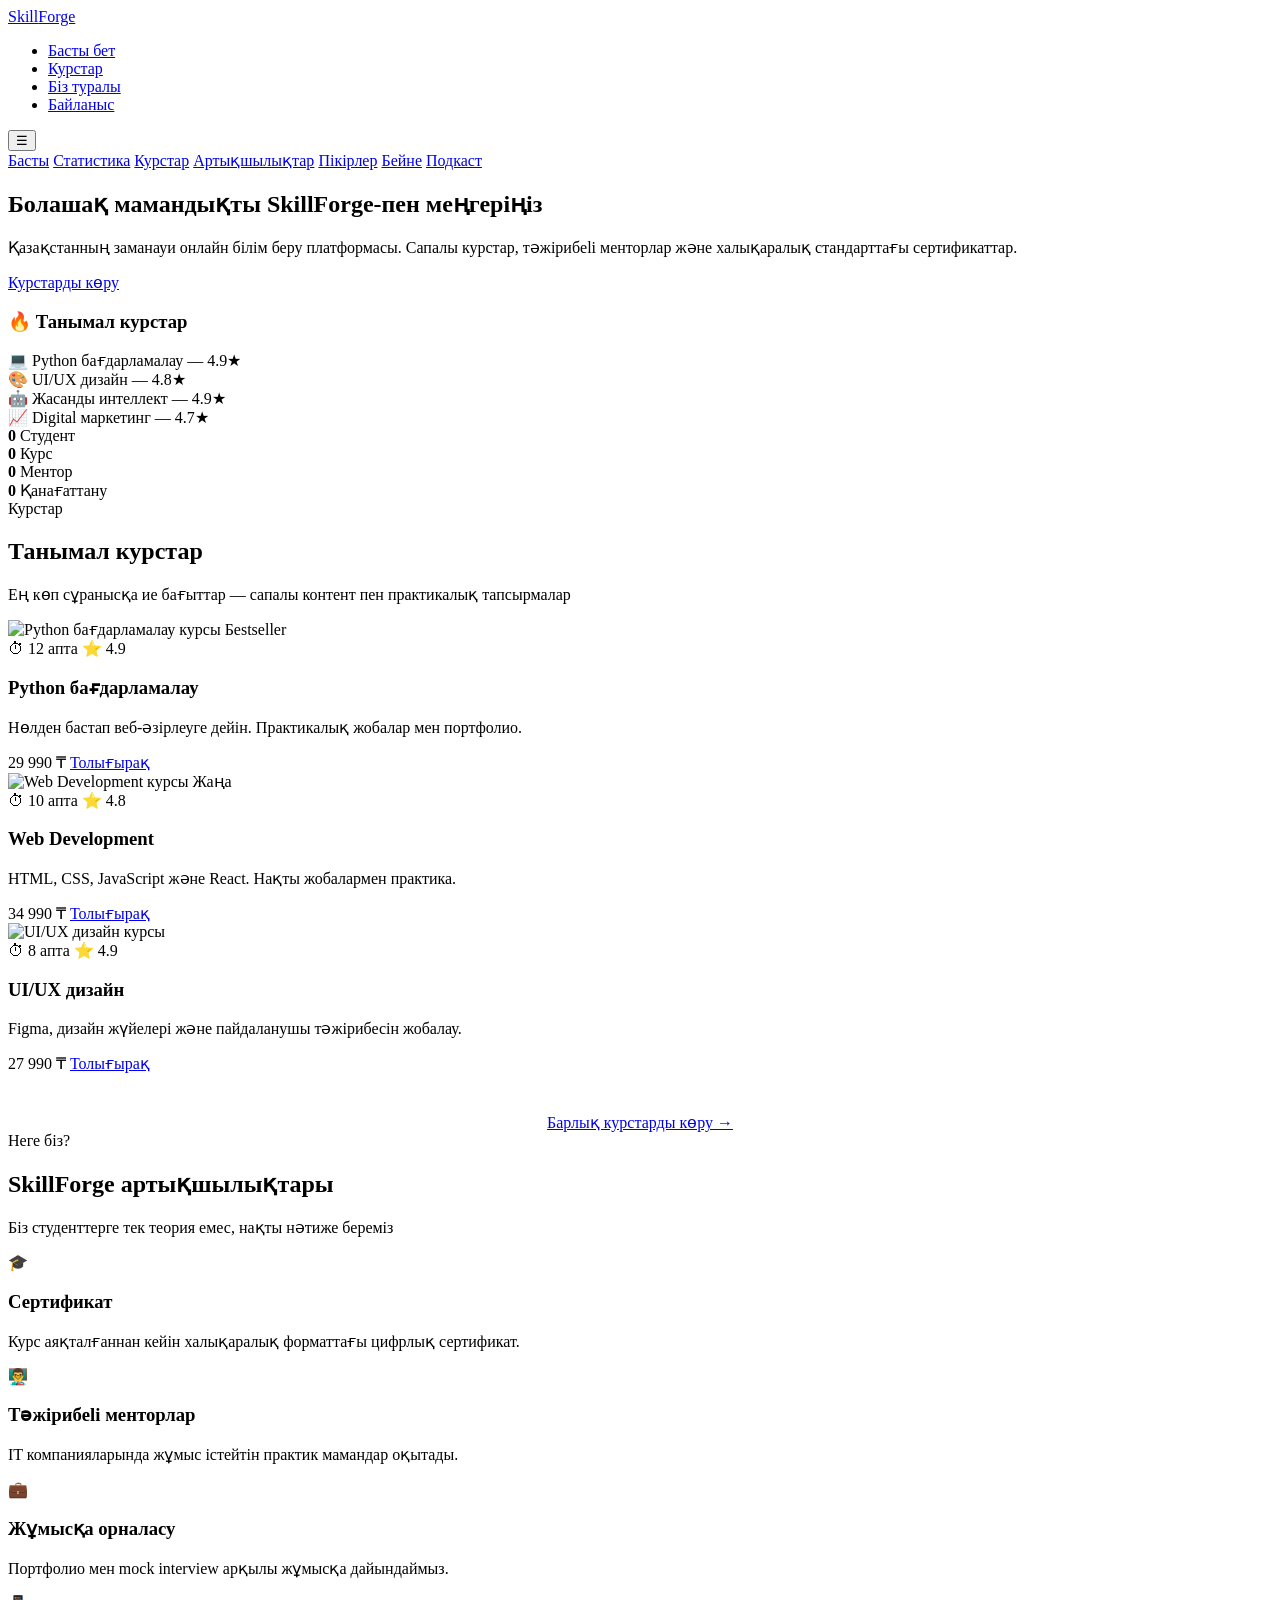
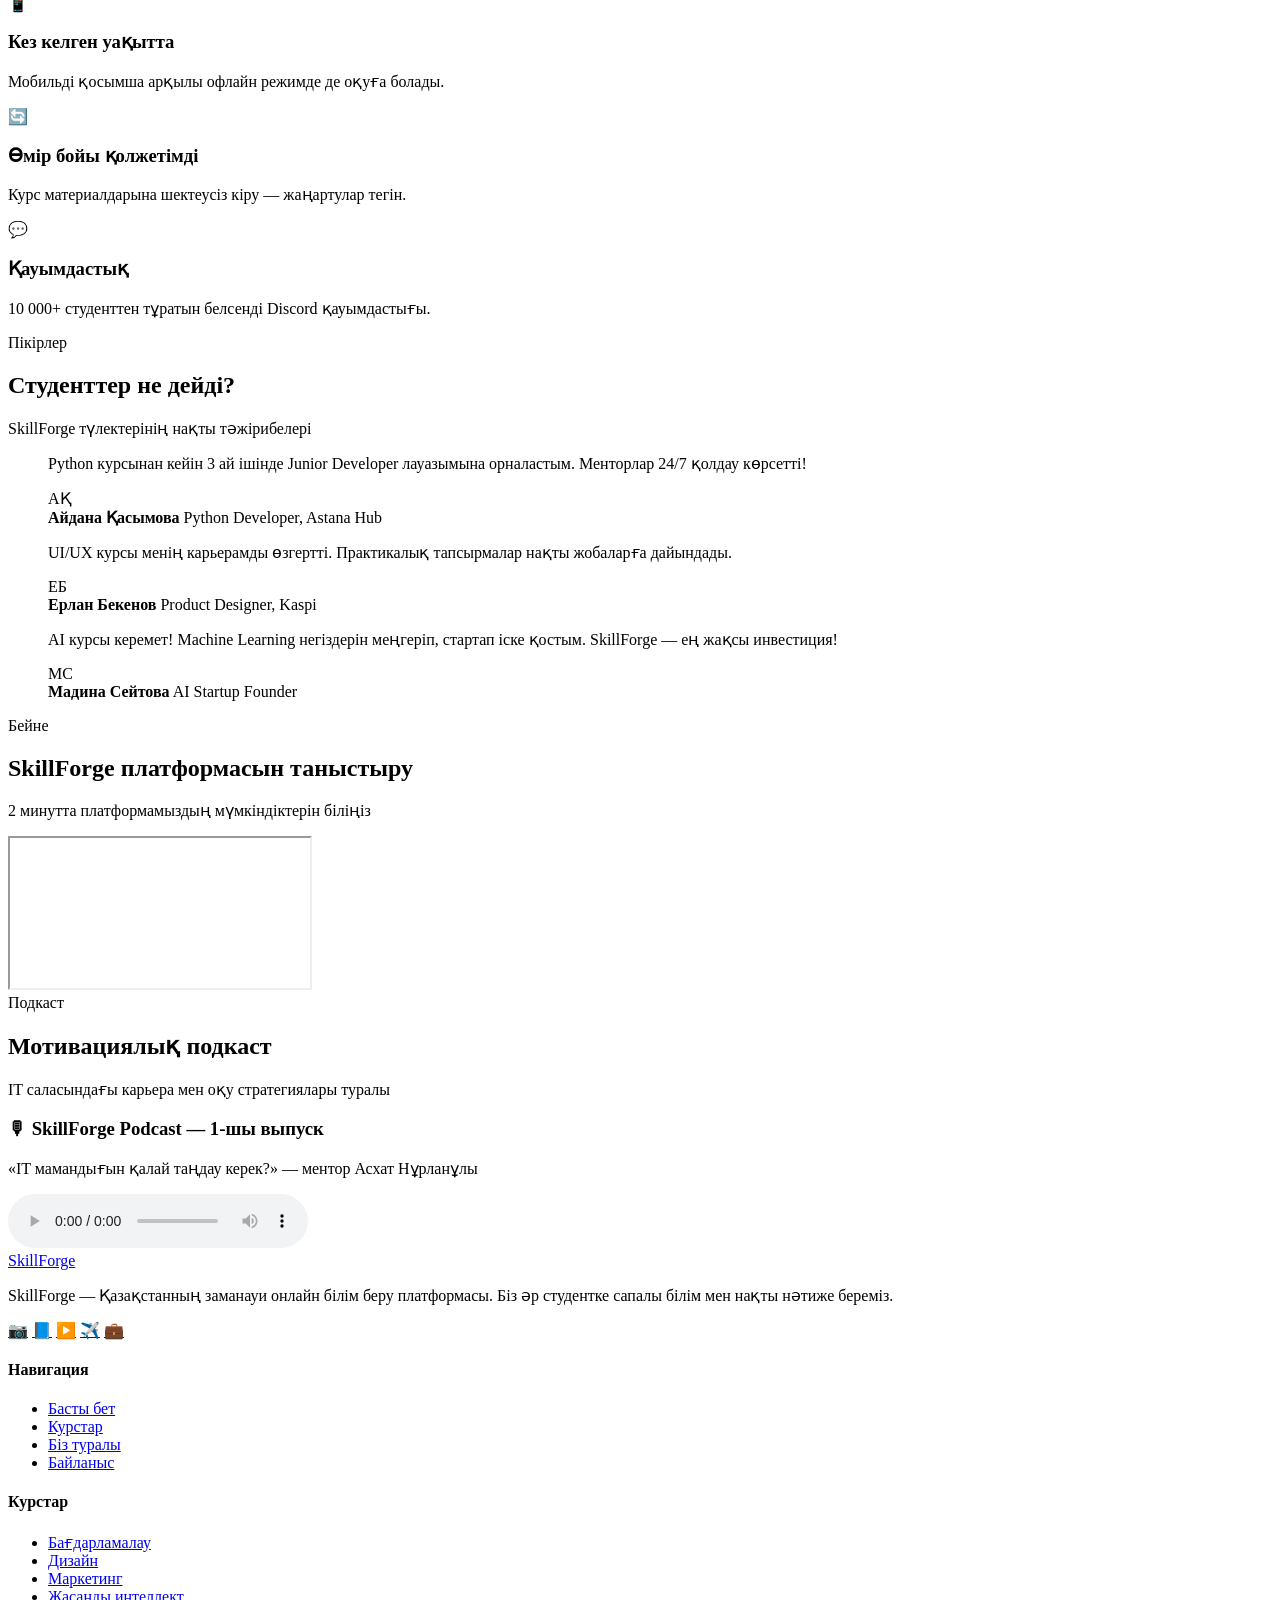
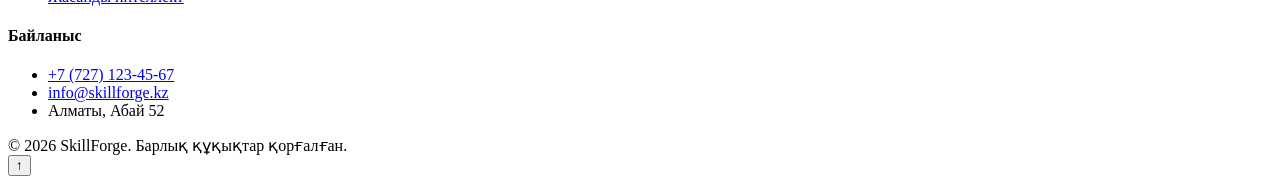
==== index.html @ dbc3806e "Add files via upload" ====
<!DOCTYPE html>
<html lang="kk">
<head>
  <meta charset="UTF-8">
  <meta name="viewport" content="width=device-width, initial-scale=1.0">
  <meta name="description" content="SkillForge – онлайн білім беру платформасы. Курстар, менторлар және сертификаттар.">
  <title>SkillForge – Онлайн білім беру платформасы</title>
  <link rel="stylesheet" href="css/style.css">
</head>
<body>

  <!-- Жоғарғы навигация -->
  <header class="navbar">
    <div class="container navbar__inner">
      <a href="index.html" class="logo">Skill<span>Forge</span></a>
      <nav>
        <ul class="nav-links">
          <li><a href="index.html">Басты бет</a></li>
          <li><a href="courses.html">Курстар</a></li>
          <li><a href="about.html">Біз туралы</a></li>
          <li><a href="contact.html">Байланыс</a></li>
        </ul>
      </nav>
      <button class="nav-toggle" aria-label="Мәзір">☰</button>
    </div>
  </header>

  <!-- Ішкі навигация (anchor links) -->
  <nav class="page-nav" aria-label="Бет ішіндегі навигация">
    <div class="container page-nav__inner">
      <a href="#hero">Басты</a>
      <a href="#stats">Статистика</a>
      <a href="#courses">Курстар</a>
      <a href="#advantages">Артықшылықтар</a>
      <a href="#testimonials">Пікірлер</a>
      <a href="#video">Бейне</a>
      <a href="#podcast">Подкаст</a>
    </div>
  </nav>

  <!-- Hero баннер -->
  <section class="hero" id="hero">
    <div class="hero__bg" aria-hidden="true"></div>
    <div class="container hero__content">
      <div class="hero__text">
        <h1>Болашақ мамандықты SkillForge-пен меңгеріңіз</h1>
        <p>Қазақстанның заманауи онлайн білім беру платформасы. Сапалы курстар, тәжірибeli менторлар және халықаралық стандарттағы сертификаттар.</p>
        <div class="hero__buttons">
          <a href="courses.html" class="btn btn--white">Курстарды көру</a>
          <a href="#video" class="btn btn--outline" style="border-color:#fff;color:#fff;">Платформа туралы</a>
        </div>
      </div>
      <div class="hero__visual">
        <div class="hero__card">
          <h3>🔥 Танымал курстар</h3>
          <div class="hero__card-item">💻 Python бағдарламалау — 4.9★</div>
          <div class="hero__card-item">🎨 UI/UX дизайн — 4.8★</div>
          <div class="hero__card-item">🤖 Жасанды интеллект — 4.9★</div>
          <div class="hero__card-item">📈 Digital маркетинг — 4.7★</div>
        </div>
      </div>
    </div>
  </section>

  <!-- Статистика -->
  <section class="stats-bar" id="stats">
    <div class="container">
      <div class="stats-grid">
        <div class="stat-item">
          <strong data-count="12500" data-suffix="+">0</strong>
          <span>Студент</span>
        </div>
        <div class="stat-item">
          <strong data-count="180" data-suffix="+">0</strong>
          <span>Курс</span>
        </div>
        <div class="stat-item">
          <strong data-count="45" data-suffix="+">0</strong>
          <span>Ментор</span>
        </div>
        <div class="stat-item">
          <strong data-count="98" data-suffix="%">0</strong>
          <span>Қанағаттану</span>
        </div>
      </div>
    </div>
  </section>

  <!-- Танымал курстар -->
  <section class="section" id="courses">
    <div class="container">
      <div class="section-header">
        <span class="section-label">Курстар</span>
        <h2>Танымал курстар</h2>
        <p>Ең көп сұранысқа ие бағыттар — сапалы контент пен практикалық тапсырмалар</p>
      </div>
      <div class="courses-grid">
        <article class="course-card">
          <div class="course-card__img">
            <img src="images/course1.jpg" alt="Python бағдарламалау курсы">
            <span class="course-card__badge">Бestseller</span>
          </div>
          <div class="course-card__body">
            <div class="course-card__meta">
              <span>⏱ 12 апта</span>
              <span>⭐ 4.9</span>
            </div>
            <h3>Python бағдарламалау</h3>
            <p>Нөлден бастап веб-әзірлеуге дейін. Практикалық жобалар мен портфолио.</p>
            <div class="course-card__footer">
              <span class="course-card__price">29 990 ₸</span>
              <a href="courses.html" class="btn btn--primary btn--sm">Толығырақ</a>
            </div>
          </div>
        </article>
        <article class="course-card">
          <div class="course-card__img">
            <img src="images/course2.jpg" alt="Web Development курсы">
            <span class="course-card__badge">Жаңа</span>
          </div>
          <div class="course-card__body">
            <div class="course-card__meta">
              <span>⏱ 10 апта</span>
              <span>⭐ 4.8</span>
            </div>
            <h3>Web Development</h3>
            <p>HTML, CSS, JavaScript және React. Нақты жобалармен практика.</p>
            <div class="course-card__footer">
              <span class="course-card__price">34 990 ₸</span>
              <a href="courses.html" class="btn btn--primary btn--sm">Толығырақ</a>
            </div>
          </div>
        </article>
        <article class="course-card">
          <div class="course-card__img">
            <img src="images/hero.jpg" alt="UI/UX дизайн курсы">
          </div>
          <div class="course-card__body">
            <div class="course-card__meta">
              <span>⏱ 8 апта</span>
              <span>⭐ 4.9</span>
            </div>
            <h3>UI/UX дизайн</h3>
            <p>Figma, дизайн жүйелері және пайдаланушы тәжірибесін жобалау.</p>
            <div class="course-card__footer">
              <span class="course-card__price">27 990 ₸</span>
              <a href="courses.html" class="btn btn--primary btn--sm">Толығырақ</a>
            </div>
          </div>
        </article>
      </div>
      <div style="text-align:center;margin-top:2.5rem;">
        <a href="courses.html" class="btn btn--primary">Барлық курстарды көру →</a>
      </div>
    </div>
  </section>

  <!-- Платформа артықшылықтары -->
  <section class="section section--gray" id="advantages">
    <div class="container">
      <div class="section-header">
        <span class="section-label">Неге біз?</span>
        <h2>SkillForge артықшылықтары</h2>
        <p>Біз студенттерге тек теория емес, нақты нәтиже береміз</p>
      </div>
      <div class="advantages-grid">
        <div class="advantage-card">
          <div class="advantage-card__icon">🎓</div>
          <h3>Сертификат</h3>
          <p>Курс аяқталғаннан кейін халықаралық форматтағы цифрлық сертификат.</p>
        </div>
        <div class="advantage-card">
          <div class="advantage-card__icon">👨‍🏫</div>
          <h3>Тәжірибeli менторлар</h3>
          <p>IT компанияларында жұмыс істейтін практик мамандар оқытады.</p>
        </div>
        <div class="advantage-card">
          <div class="advantage-card__icon">💼</div>
          <h3>Жұмысқа орналасу</h3>
          <p>Портфолио мен mock interview арқылы жұмысқа дайындаймыз.</p>
        </div>
        <div class="advantage-card">
          <div class="advantage-card__icon">📱</div>
          <h3>Кез келген уақытта</h3>
          <p>Мобильді қосымша арқылы офлайн режимде де оқуға болады.</p>
        </div>
        <div class="advantage-card">
          <div class="advantage-card__icon">🔄</div>
          <h3>Өмір бойы қолжетімді</h3>
          <p>Курс материалдарына шектеусіз кіру — жаңартулар тегін.</p>
        </div>
        <div class="advantage-card">
          <div class="advantage-card__icon">💬</div>
          <h3>Қауымдастық</h3>
          <p>10 000+ студенттен тұратын белсенді Discord қауымдастығы.</p>
        </div>
      </div>
    </div>
  </section>

  <!-- Студент пікірлері -->
  <section class="section" id="testimonials">
    <div class="container">
      <div class="section-header">
        <span class="section-label">Пікірлер</span>
        <h2>Студенттер не дейді?</h2>
        <p>SkillForge түлектерінің нақты тәжірибелері</p>
      </div>
      <div class="testimonials-grid">
        <blockquote class="testimonial-card">
          <p>Python курсынан кейін 3 ай ішінде Junior Developer лауазымына орналастым. Менторлар 24/7 қолдау көрсетті!</p>
          <div class="testimonial-author">
            <div class="testimonial-author__avatar">АҚ</div>
            <div>
              <strong>Айдана Қасымова</strong>
              <span>Python Developer, Astana Hub</span>
            </div>
          </div>
        </blockquote>
        <blockquote class="testimonial-card">
          <p>UI/UX курсы менің карьерамды өзгертті. Практикалық тапсырмалар нақты жобаларға дайындады.</p>
          <div class="testimonial-author">
            <div class="testimonial-author__avatar">ЕБ</div>
            <div>
              <strong>Ерлан Бекенов</strong>
              <span>Product Designer, Kaspi</span>
            </div>
          </div>
        </blockquote>
        <blockquote class="testimonial-card">
          <p>AI курсы керемет! Machine Learning негіздерін меңгеріп, стартап іске қостым. SkillForge — ең жақсы инвестиция!</p>
          <div class="testimonial-author">
            <div class="testimonial-author__avatar">МС</div>
            <div>
              <strong>Мадина Сейтовa</strong>
              <span>AI Startup Founder</span>
            </div>
          </div>
        </blockquote>
      </div>
    </div>
  </section>

  <!-- Бейне -->
  <section class="section section--gray" id="video">
    <div class="container">
      <div class="section-header">
        <span class="section-label">Бейне</span>
        <h2>SkillForge платформасын таныстыру</h2>
        <p>2 минутта платформамыздың мүмкіндіктерін біліңіз</p>
      </div>
      <div class="video-wrapper">
        <iframe
          src="https://www.youtube.com/watch?v=NdkQAMTKzMs"
          title="SkillForge платформасы — білім беру бейнесі"
          allow="accelerometer; autoplay; clipboard-write; encrypted-media; gyroscope; picture-in-picture"
          allowfullscreen>
        </iframe>
      </div>
    </div>
  </section>

  <!-- Подкаст / Аудио -->
  <section class="section" id="podcast">
    <div class="container">
      <div class="section-header">
        <span class="section-label">Подкаст</span>
        <h2>Мотивациялық подкаст</h2>
        <p>IT саласындағы карьера мен оқу стратегиялары туралы</p>
      </div>
      <div class="audio-player">
        <div class="audio-player__info">
          <h3>🎙 SkillForge Podcast — 1-шы выпуск</h3>
          <p>«IT мамандығын қалай таңдау керек?» — ментор Асхат Нұрланұлы</p>
        </div>
        <audio controls preload="metadata">
          <source src="audio/podcast.mp3" type="audio/mpeg">
          Браузеріңіз аудио ойnatуды қолдамайды.
        </audio>
      </div>
    </div>
  </section>

  <!-- Footer -->
  <footer class="footer">
    <div class="container">
      <div class="footer__grid">
        <div class="footer__about">
          <a href="index.html" class="logo">Skill<span>Forge</span></a>
          <p>SkillForge — Қазақстанның заманауи онлайн білім беру платформасы. Біз әр студентке сапалы білім мен нақты нәтиже береміз.</p>
          <div class="social-links">
            <a href="#" aria-label="Instagram">📷</a>
            <a href="#" aria-label="Facebook">📘</a>
            <a href="#" aria-label="YouTube">▶️</a>
            <a href="#" aria-label="Telegram">✈️</a>
            <a href="#" aria-label="LinkedIn">💼</a>
          </div>
        </div>
        <div>
          <h4>Навигация</h4>
          <ul>
            <li><a href="index.html">Басты бет</a></li>
            <li><a href="courses.html">Курстар</a></li>
            <li><a href="about.html">Біз туралы</a></li>
            <li><a href="contact.html">Байланыс</a></li>
          </ul>
        </div>
        <div>
          <h4>Курстар</h4>
          <ul>
            <li><a href="courses.html">Бағдарламалау</a></li>
            <li><a href="courses.html">Дизайн</a></li>
            <li><a href="courses.html">Маркетинг</a></li>
            <li><a href="courses.html">Жасанды интеллект</a></li>
          </ul>
        </div>
        <div>
          <h4>Байланыс</h4>
          <ul>
            <li><a href="tel:+77271234567">+7 (727) 123-45-67</a></li>
            <li><a href="mailto:info@skillforge.kz">info@skillforge.kz</a></li>
            <li>Алматы, Абай 52</li>
          </ul>
        </div>
      </div>
      <div class="footer__bottom">
        © 2026 SkillForge. Барлық құқықтар қорғалған.
      </div>
    </div>
  </footer>

  <button class="scroll-top" aria-label="Жоғарыға">↑</button>
  <script src="js/script.js"></script>
</body>
</html>
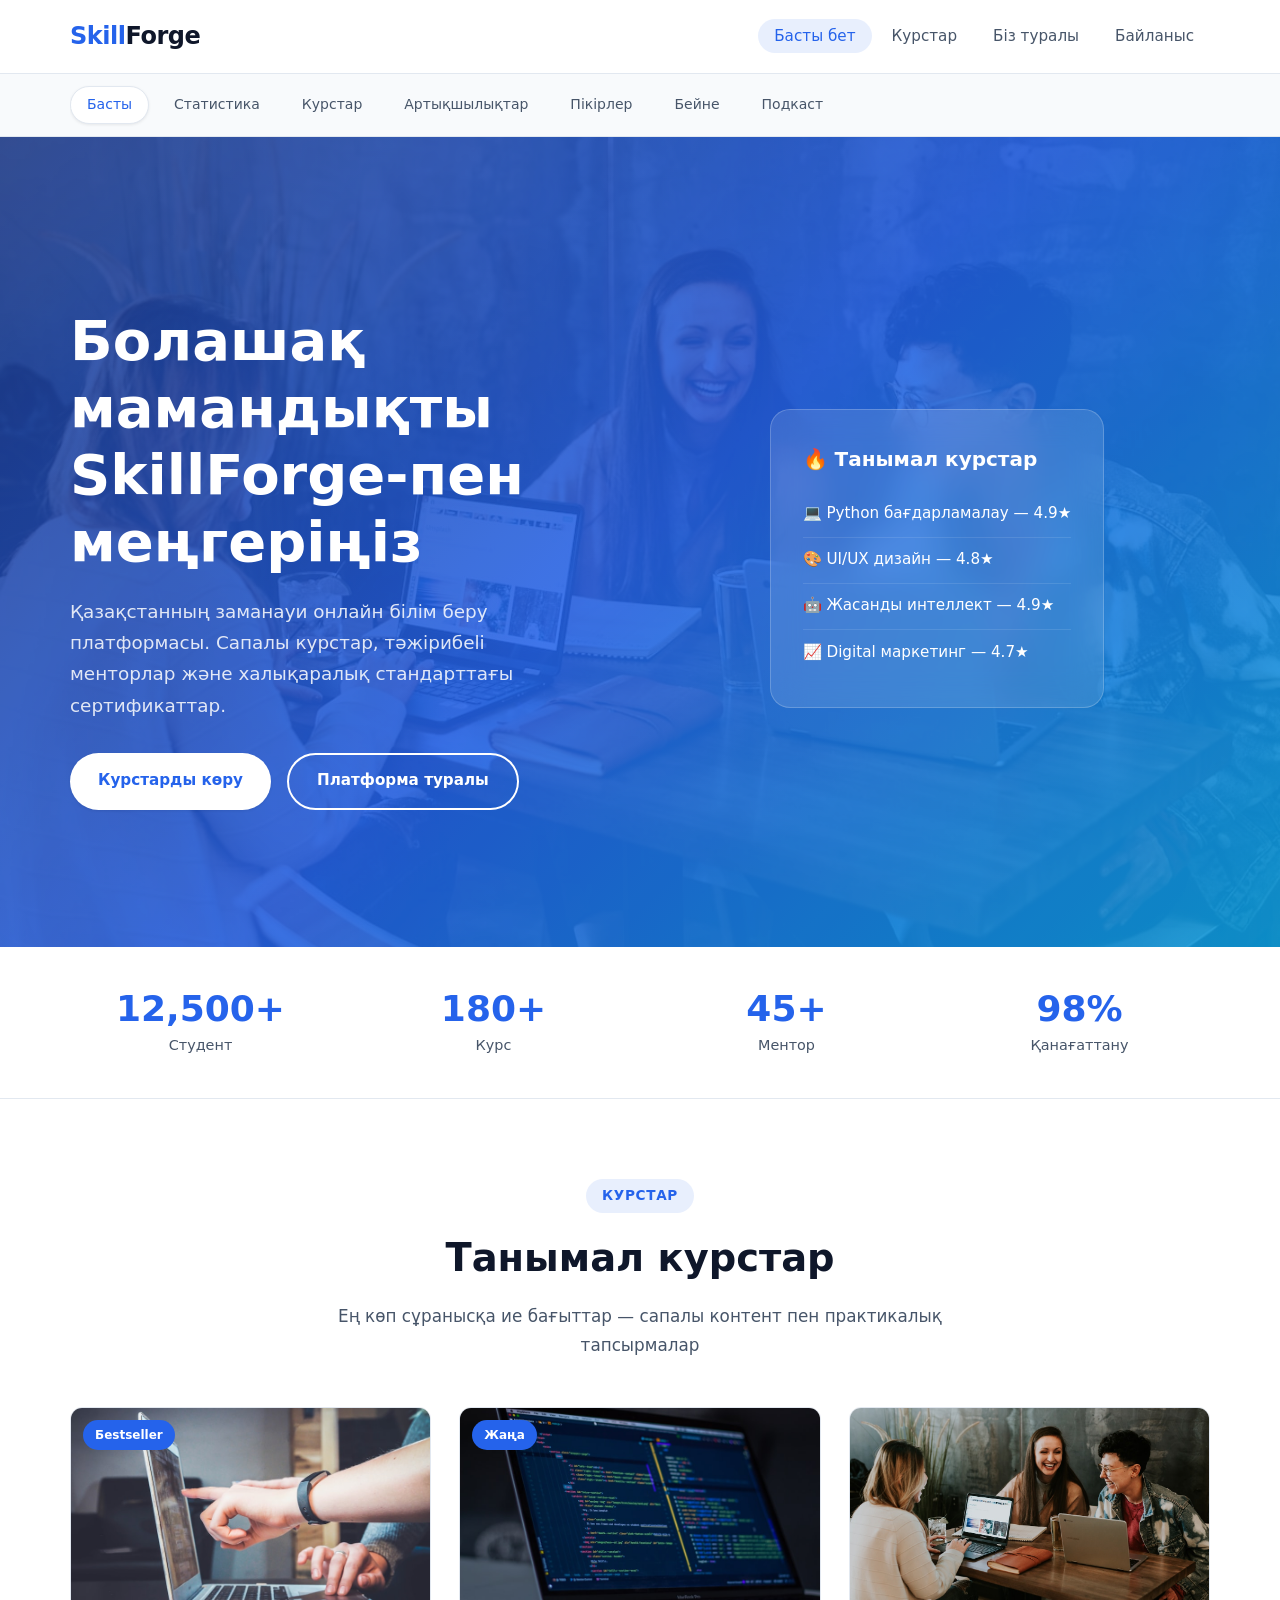
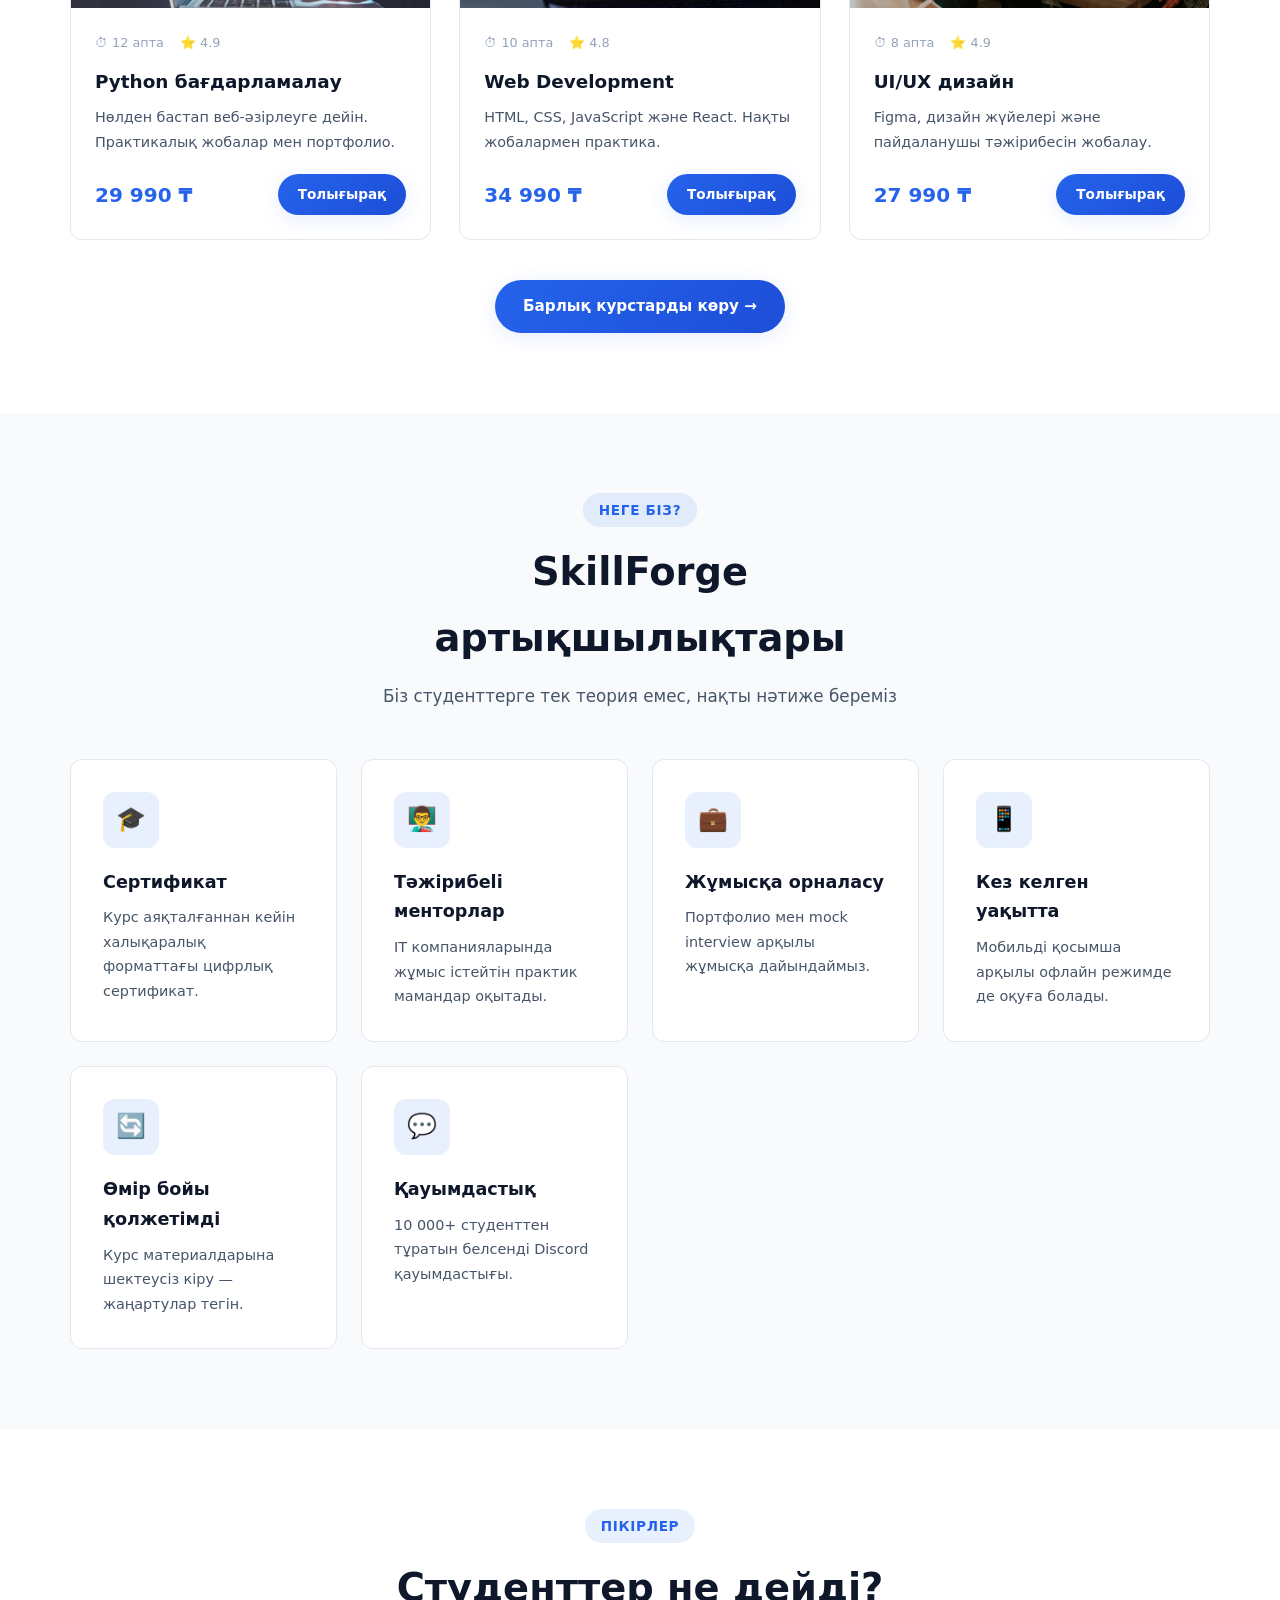
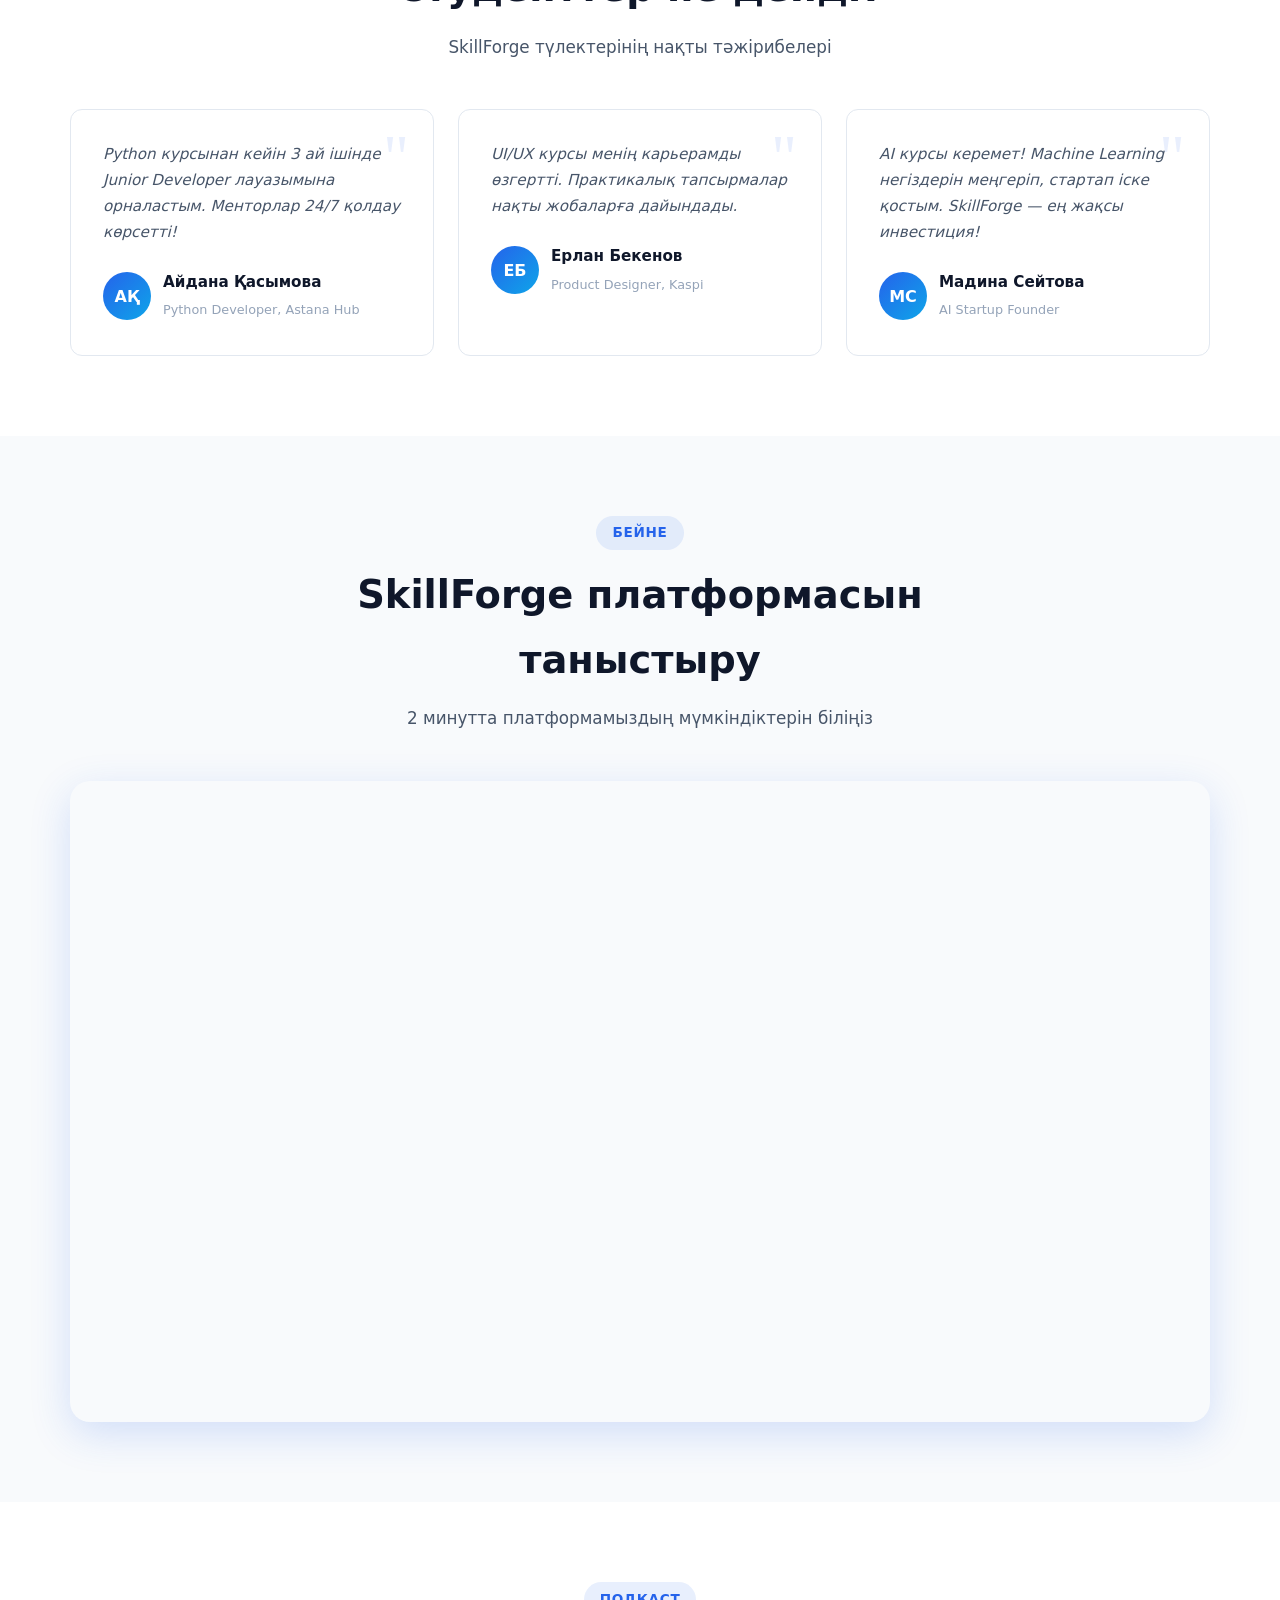
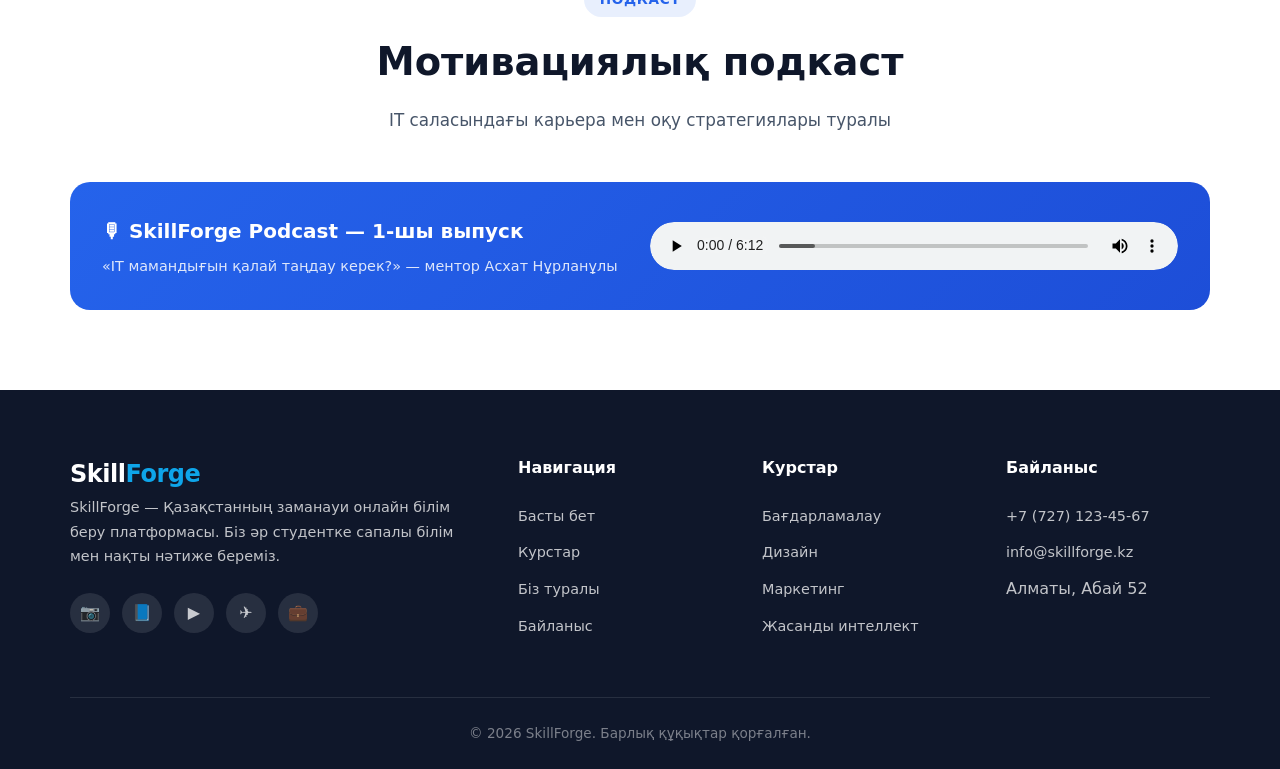
==== commit ad96fb36: "Update print statement from 'Hello' to 'Goodbye'" ====
--- a/index.html
+++ b/index.html
@@ -5,7 +5,7 @@
   <meta name="viewport" content="width=device-width, initial-scale=1.0">
   <meta name="description" content="SkillForge – онлайн білім беру платформасы. Курстар, менторлар және сертификаттар.">
   <title>SkillForge – Онлайн білім беру платформасы</title>
-  <link rel="stylesheet" href="css/style.css">
+  <link rel="stylesheet" href="style.css">
 </head>
 <body>
 
@@ -330,6 +330,6 @@
   </footer>
 
   <button class="scroll-top" aria-label="Жоғарыға">↑</button>
-  <script src="js/script.js"></script>
+  <script src="script.js"></script>
 </body>
 </html>
--- a/style.css
+++ b/style.css
@@ -0,0 +1,1261 @@
+/* ============================================
+   SkillForge – Online Learning Platform
+   Main Stylesheet
+   ============================================ */
+
+/* --- CSS Variables --- */
+:root {
+  --primary: #2563eb;
+  --primary-dark: #1d4ed8;
+  --primary-light: #3b82f6;
+  --accent: #0ea5e9;
+  --white: #ffffff;
+  --gray-50: #f8fafc;
+  --gray-100: #f1f5f9;
+  --gray-200: #e2e8f0;
+  --gray-400: #94a3b8;
+  --gray-600: #475569;
+  --gray-800: #1e293b;
+  --gray-900: #0f172a;
+  --success: #10b981;
+  --shadow-sm: 0 1px 3px rgba(0, 0, 0, 0.08);
+  --shadow-md: 0 4px 20px rgba(37, 99, 235, 0.12);
+  --shadow-lg: 0 12px 40px rgba(37, 99, 235, 0.18);
+  --radius: 12px;
+  --radius-lg: 20px;
+  --transition: 0.3s ease;
+  --font: 'Segoe UI', system-ui, -apple-system, sans-serif;
+}
+
+/* --- Reset & Base --- */
+*,
+*::before,
+*::after {
+  box-sizing: border-box;
+  margin: 0;
+  padding: 0;
+}
+
+html {
+  scroll-behavior: smooth;
+  font-size: 16px;
+}
+
+body {
+  font-family: var(--font);
+  color: var(--gray-800);
+  background: var(--white);
+  line-height: 1.7;
+  overflow-x: hidden;
+}
+
+img {
+  max-width: 100%;
+  height: auto;
+  display: block;
+}
+
+a {
+  text-decoration: none;
+  color: inherit;
+  transition: color var(--transition);
+}
+
+ul {
+  list-style: none;
+}
+
+/* --- Utility Classes --- */
+.container {
+  width: min(1140px, 92%);
+  margin: 0 auto;
+}
+
+.section {
+  padding: 5rem 0;
+}
+
+.section--gray {
+  background: var(--gray-50);
+}
+
+.section-header {
+  text-align: center;
+  max-width: 640px;
+  margin: 0 auto 3rem;
+}
+
+.section-header h2 {
+  font-size: clamp(1.75rem, 3vw, 2.5rem);
+  color: var(--gray-900);
+  margin-bottom: 0.75rem;
+}
+
+.section-header p {
+  color: var(--gray-600);
+  font-size: 1.05rem;
+}
+
+.section-label {
+  display: inline-block;
+  background: rgba(37, 99, 235, 0.1);
+  color: var(--primary);
+  font-size: 0.85rem;
+  font-weight: 600;
+  padding: 0.35rem 1rem;
+  border-radius: 999px;
+  margin-bottom: 0.75rem;
+  text-transform: uppercase;
+  letter-spacing: 0.05em;
+}
+
+/* --- Buttons --- */
+.btn {
+  display: inline-flex;
+  align-items: center;
+  justify-content: center;
+  gap: 0.5rem;
+  padding: 0.85rem 1.75rem;
+  border: none;
+  border-radius: 999px;
+  font-family: inherit;
+  font-size: 0.95rem;
+  font-weight: 600;
+  cursor: pointer;
+  transition: transform var(--transition), box-shadow var(--transition), background var(--transition);
+}
+
+.btn:active {
+  transform: scale(0.97);
+}
+
+.btn--primary {
+  background: linear-gradient(135deg, var(--primary), var(--primary-dark));
+  color: var(--white);
+  box-shadow: var(--shadow-md);
+}
+
+.btn--primary:hover {
+  box-shadow: var(--shadow-lg);
+  transform: translateY(-2px);
+}
+
+.btn--outline {
+  background: transparent;
+  border: 2px solid var(--primary);
+  color: var(--primary);
+}
+
+.btn--outline:hover {
+  background: var(--primary);
+  color: var(--white);
+}
+
+.btn--white {
+  background: var(--white);
+  color: var(--primary);
+  box-shadow: var(--shadow-sm);
+}
+
+.btn--white:hover {
+  box-shadow: var(--shadow-md);
+  transform: translateY(-2px);
+}
+
+.btn--sm {
+  padding: 0.55rem 1.25rem;
+  font-size: 0.85rem;
+}
+
+/* --- Top Navigation --- */
+.navbar {
+  position: sticky;
+  top: 0;
+  z-index: 1000;
+  background: rgba(255, 255, 255, 0.95);
+  backdrop-filter: blur(12px);
+  border-bottom: 1px solid var(--gray-200);
+  transition: box-shadow var(--transition);
+}
+
+.navbar.scrolled {
+  box-shadow: var(--shadow-sm);
+}
+
+.navbar__inner {
+  display: flex;
+  align-items: center;
+  justify-content: space-between;
+  padding: 1rem 0;
+  gap: 1rem;
+}
+
+.logo {
+  font-size: 1.5rem;
+  font-weight: 800;
+  color: var(--primary);
+  letter-spacing: -0.02em;
+}
+
+.logo span {
+  color: var(--gray-900);
+}
+
+.nav-links {
+  display: flex;
+  align-items: center;
+  gap: 0.25rem;
+}
+
+.nav-links a {
+  padding: 0.5rem 1rem;
+  border-radius: 999px;
+  font-size: 0.95rem;
+  font-weight: 500;
+  color: var(--gray-600);
+  transition: all var(--transition);
+}
+
+.nav-links a:hover,
+.nav-links a.active {
+  background: rgba(37, 99, 235, 0.1);
+  color: var(--primary);
+}
+
+.nav-toggle {
+  display: none;
+  background: none;
+  border: none;
+  font-size: 1.5rem;
+  cursor: pointer;
+  color: var(--gray-800);
+  padding: 0.25rem;
+}
+
+/* --- Internal Page Nav (anchor links) --- */
+.page-nav {
+  background: var(--gray-50);
+  border-bottom: 1px solid var(--gray-200);
+  position: sticky;
+  top: 65px;
+  z-index: 999;
+}
+
+.page-nav__inner {
+  display: flex;
+  gap: 0.5rem;
+  padding: 0.75rem 0;
+  overflow-x: auto;
+  scrollbar-width: none;
+}
+
+.page-nav__inner::-webkit-scrollbar {
+  display: none;
+}
+
+.page-nav a {
+  white-space: nowrap;
+  padding: 0.4rem 1rem;
+  border-radius: 999px;
+  font-size: 0.875rem;
+  font-weight: 500;
+  color: var(--gray-600);
+  border: 1px solid transparent;
+  transition: all var(--transition);
+}
+
+.page-nav a:hover,
+.page-nav a.active {
+  background: var(--white);
+  color: var(--primary);
+  border-color: var(--gray-200);
+  box-shadow: var(--shadow-sm);
+}
+
+/* --- Hero Section --- */
+.hero {
+  position: relative;
+  min-height: 90vh;
+  display: flex;
+  align-items: center;
+  overflow: hidden;
+  background: linear-gradient(135deg, #1e3a8a 0%, #2563eb 50%, #0ea5e9 100%);
+}
+
+.hero__bg {
+  position: absolute;
+  inset: 0;
+  background: url('../images/hero.jpg') center/cover no-repeat;
+  opacity: 0.15;
+}
+
+.hero__content {
+  position: relative;
+  z-index: 1;
+  display: grid;
+  grid-template-columns: 1fr 1fr;
+  gap: 3rem;
+  align-items: center;
+  padding: 6rem 0 4rem;
+}
+
+.hero__text h1 {
+  font-size: clamp(2.25rem, 5vw, 3.5rem);
+  color: var(--white);
+  line-height: 1.2;
+  margin-bottom: 1.25rem;
+}
+
+.hero__text p {
+  color: rgba(255, 255, 255, 0.85);
+  font-size: 1.15rem;
+  margin-bottom: 2rem;
+  max-width: 520px;
+}
+
+.hero__buttons {
+  display: flex;
+  flex-wrap: wrap;
+  gap: 1rem;
+}
+
+.hero__visual {
+  display: flex;
+  justify-content: center;
+}
+
+.hero__card {
+  background: rgba(255, 255, 255, 0.12);
+  backdrop-filter: blur(16px);
+  border: 1px solid rgba(255, 255, 255, 0.2);
+  border-radius: var(--radius-lg);
+  padding: 2rem;
+  color: var(--white);
+  animation: float 4s ease-in-out infinite;
+}
+
+.hero__card h3 {
+  font-size: 1.25rem;
+  margin-bottom: 1rem;
+}
+
+.hero__card-item {
+  display: flex;
+  align-items: center;
+  gap: 0.75rem;
+  padding: 0.6rem 0;
+  border-bottom: 1px solid rgba(255, 255, 255, 0.1);
+  font-size: 0.95rem;
+}
+
+.hero__card-item:last-child {
+  border-bottom: none;
+}
+
+@keyframes float {
+  0%, 100% { transform: translateY(0); }
+  50% { transform: translateY(-10px); }
+}
+
+/* --- Stats Bar --- */
+.stats-bar {
+  background: var(--white);
+  padding: 2.5rem 0;
+  border-bottom: 1px solid var(--gray-200);
+}
+
+.stats-grid {
+  display: grid;
+  grid-template-columns: repeat(4, 1fr);
+  gap: 2rem;
+  text-align: center;
+}
+
+.stat-item strong {
+  display: block;
+  font-size: 2.25rem;
+  font-weight: 800;
+  color: var(--primary);
+  line-height: 1.2;
+}
+
+.stat-item span {
+  font-size: 0.9rem;
+  color: var(--gray-600);
+}
+
+/* --- Course Cards --- */
+.courses-grid {
+  display: grid;
+  grid-template-columns: repeat(auto-fill, minmax(300px, 1fr));
+  gap: 1.75rem;
+}
+
+.course-card {
+  background: var(--white);
+  border-radius: var(--radius);
+  overflow: hidden;
+  border: 1px solid var(--gray-200);
+  transition: transform var(--transition), box-shadow var(--transition);
+}
+
+.course-card:hover {
+  transform: translateY(-6px);
+  box-shadow: var(--shadow-lg);
+}
+
+.course-card__img {
+  height: 200px;
+  overflow: hidden;
+  position: relative;
+}
+
+.course-card__img img {
+  width: 100%;
+  height: 100%;
+  object-fit: cover;
+  transition: transform 0.5s ease;
+}
+
+.course-card:hover .course-card__img img {
+  transform: scale(1.05);
+}
+
+.course-card__badge {
+  position: absolute;
+  top: 12px;
+  left: 12px;
+  background: var(--primary);
+  color: var(--white);
+  font-size: 0.75rem;
+  font-weight: 600;
+  padding: 0.3rem 0.75rem;
+  border-radius: 999px;
+}
+
+.course-card__body {
+  padding: 1.5rem;
+}
+
+.course-card__meta {
+  display: flex;
+  gap: 1rem;
+  font-size: 0.8rem;
+  color: var(--gray-400);
+  margin-bottom: 0.75rem;
+}
+
+.course-card__body h3 {
+  font-size: 1.15rem;
+  color: var(--gray-900);
+  margin-bottom: 0.5rem;
+}
+
+.course-card__body p {
+  font-size: 0.9rem;
+  color: var(--gray-600);
+  margin-bottom: 1.25rem;
+}
+
+.course-card__footer {
+  display: flex;
+  align-items: center;
+  justify-content: space-between;
+}
+
+.course-card__price {
+  font-size: 1.25rem;
+  font-weight: 700;
+  color: var(--primary);
+}
+
+/* --- Advantages --- */
+.advantages-grid {
+  display: grid;
+  grid-template-columns: repeat(auto-fill, minmax(260px, 1fr));
+  gap: 1.5rem;
+}
+
+.advantage-card {
+  background: var(--white);
+  padding: 2rem;
+  border-radius: var(--radius);
+  border: 1px solid var(--gray-200);
+  transition: transform var(--transition), box-shadow var(--transition);
+}
+
+.advantage-card:hover {
+  transform: translateY(-4px);
+  box-shadow: var(--shadow-md);
+}
+
+.advantage-card__icon {
+  width: 56px;
+  height: 56px;
+  background: rgba(37, 99, 235, 0.1);
+  border-radius: var(--radius);
+  display: flex;
+  align-items: center;
+  justify-content: center;
+  font-size: 1.5rem;
+  margin-bottom: 1.25rem;
+}
+
+.advantage-card h3 {
+  font-size: 1.1rem;
+  margin-bottom: 0.5rem;
+  color: var(--gray-900);
+}
+
+.advantage-card p {
+  font-size: 0.9rem;
+  color: var(--gray-600);
+}
+
+/* --- Testimonials --- */
+.testimonials-grid {
+  display: grid;
+  grid-template-columns: repeat(auto-fill, minmax(320px, 1fr));
+  gap: 1.5rem;
+}
+
+.testimonial-card {
+  background: var(--white);
+  padding: 2rem;
+  border-radius: var(--radius);
+  border: 1px solid var(--gray-200);
+  position: relative;
+}
+
+.testimonial-card::before {
+  content: '"';
+  position: absolute;
+  top: 1rem;
+  right: 1.5rem;
+  font-size: 4rem;
+  color: rgba(37, 99, 235, 0.1);
+  line-height: 1;
+  font-family: Georgia, serif;
+}
+
+.testimonial-card p {
+  font-size: 0.95rem;
+  color: var(--gray-600);
+  margin-bottom: 1.5rem;
+  font-style: italic;
+}
+
+.testimonial-author {
+  display: flex;
+  align-items: center;
+  gap: 0.75rem;
+}
+
+.testimonial-author__avatar {
+  width: 48px;
+  height: 48px;
+  border-radius: 50%;
+  background: linear-gradient(135deg, var(--primary), var(--accent));
+  display: flex;
+  align-items: center;
+  justify-content: center;
+  color: var(--white);
+  font-weight: 700;
+  font-size: 1rem;
+}
+
+.testimonial-author strong {
+  display: block;
+  font-size: 0.95rem;
+  color: var(--gray-900);
+}
+
+.testimonial-author span {
+  font-size: 0.8rem;
+  color: var(--gray-400);
+}
+
+/* --- Video Section --- */
+.video-wrapper {
+  position: relative;
+  padding-bottom: 56.25%;
+  height: 0;
+  border-radius: var(--radius-lg);
+  overflow: hidden;
+  box-shadow: var(--shadow-lg);
+}
+
+.video-wrapper iframe {
+  position: absolute;
+  top: 0;
+  left: 0;
+  width: 100%;
+  height: 100%;
+  border: none;
+}
+
+/* --- Audio Player --- */
+.audio-player {
+  background: linear-gradient(135deg, var(--primary), var(--primary-dark));
+  border-radius: var(--radius-lg);
+  padding: 2rem;
+  color: var(--white);
+  display: flex;
+  align-items: center;
+  gap: 2rem;
+  flex-wrap: wrap;
+}
+
+.audio-player__info h3 {
+  font-size: 1.25rem;
+  margin-bottom: 0.35rem;
+}
+
+.audio-player__info p {
+  font-size: 0.9rem;
+  opacity: 0.85;
+}
+
+.audio-player audio {
+  flex: 1;
+  min-width: 260px;
+  height: 48px;
+  border-radius: 999px;
+}
+
+/* --- Search & Filter --- */
+.search-bar {
+  display: flex;
+  gap: 1rem;
+  margin-bottom: 2rem;
+  flex-wrap: wrap;
+}
+
+.search-bar input {
+  flex: 1;
+  min-width: 220px;
+  padding: 0.85rem 1.25rem;
+  border: 1px solid var(--gray-200);
+  border-radius: 999px;
+  font-family: inherit;
+  font-size: 0.95rem;
+  transition: border-color var(--transition), box-shadow var(--transition);
+}
+
+.search-bar input:focus {
+  outline: none;
+  border-color: var(--primary);
+  box-shadow: 0 0 0 3px rgba(37, 99, 235, 0.15);
+}
+
+.filter-tags {
+  display: flex;
+  gap: 0.5rem;
+  flex-wrap: wrap;
+  margin-bottom: 2rem;
+}
+
+.filter-tag {
+  padding: 0.5rem 1.25rem;
+  border: 1px solid var(--gray-200);
+  border-radius: 999px;
+  background: var(--white);
+  font-family: inherit;
+  font-size: 0.875rem;
+  font-weight: 500;
+  cursor: pointer;
+  color: var(--gray-600);
+  transition: all var(--transition);
+}
+
+.filter-tag:hover,
+.filter-tag.active {
+  background: var(--primary);
+  color: var(--white);
+  border-color: var(--primary);
+}
+
+/* --- Team --- */
+.team-grid {
+  display: grid;
+  grid-template-columns: repeat(auto-fill, minmax(240px, 1fr));
+  gap: 1.75rem;
+}
+
+.team-card {
+  text-align: center;
+  background: var(--white);
+  border-radius: var(--radius);
+  padding: 2rem 1.5rem;
+  border: 1px solid var(--gray-200);
+  transition: transform var(--transition), box-shadow var(--transition);
+}
+
+.team-card:hover {
+  transform: translateY(-4px);
+  box-shadow: var(--shadow-md);
+}
+
+.team-card__photo {
+  width: 120px;
+  height: 120px;
+  border-radius: 50%;
+  margin: 0 auto 1.25rem;
+  overflow: hidden;
+  border: 4px solid rgba(37, 99, 235, 0.15);
+}
+
+.team-card__photo img {
+  width: 100%;
+  height: 100%;
+  object-fit: cover;
+}
+
+.team-card h3 {
+  font-size: 1.1rem;
+  color: var(--gray-900);
+  margin-bottom: 0.25rem;
+}
+
+.team-card span {
+  font-size: 0.85rem;
+  color: var(--primary);
+  font-weight: 600;
+}
+
+.team-card p {
+  font-size: 0.85rem;
+  color: var(--gray-600);
+  margin-top: 0.75rem;
+}
+
+/* --- Timeline --- */
+.timeline {
+  position: relative;
+  max-width: 700px;
+  margin: 0 auto;
+  padding-left: 2rem;
+}
+
+.timeline::before {
+  content: '';
+  position: absolute;
+  left: 0;
+  top: 0;
+  bottom: 0;
+  width: 3px;
+  background: linear-gradient(to bottom, var(--primary), var(--accent));
+  border-radius: 999px;
+}
+
+.timeline-item {
+  position: relative;
+  padding-bottom: 2.5rem;
+  padding-left: 2rem;
+}
+
+.timeline-item::before {
+  content: '';
+  position: absolute;
+  left: -2rem;
+  top: 0.35rem;
+  width: 14px;
+  height: 14px;
+  background: var(--primary);
+  border: 3px solid var(--white);
+  border-radius: 50%;
+  box-shadow: 0 0 0 3px var(--primary);
+  transform: translateX(-5.5px);
+}
+
+.timeline-item h3 {
+  font-size: 1rem;
+  color: var(--primary);
+  margin-bottom: 0.35rem;
+}
+
+.timeline-item h4 {
+  font-size: 1.05rem;
+  color: var(--gray-900);
+  margin-bottom: 0.35rem;
+}
+
+.timeline-item p {
+  font-size: 0.9rem;
+  color: var(--gray-600);
+}
+
+/* --- FAQ --- */
+.faq-list {
+  max-width: 760px;
+  margin: 0 auto;
+}
+
+.faq-item {
+  border: 1px solid var(--gray-200);
+  border-radius: var(--radius);
+  margin-bottom: 0.75rem;
+  overflow: hidden;
+  background: var(--white);
+}
+
+.faq-question {
+  width: 100%;
+  display: flex;
+  justify-content: space-between;
+  align-items: center;
+  padding: 1.25rem 1.5rem;
+  background: none;
+  border: none;
+  font-family: inherit;
+  font-size: 1rem;
+  font-weight: 600;
+  color: var(--gray-900);
+  cursor: pointer;
+  text-align: left;
+  transition: background var(--transition);
+}
+
+.faq-question:hover {
+  background: var(--gray-50);
+}
+
+.faq-question .icon {
+  font-size: 1.25rem;
+  color: var(--primary);
+  transition: transform var(--transition);
+}
+
+.faq-item.open .faq-question .icon {
+  transform: rotate(45deg);
+}
+
+.faq-answer {
+  max-height: 0;
+  overflow: hidden;
+  transition: max-height 0.35s ease, padding 0.35s ease;
+}
+
+.faq-item.open .faq-answer {
+  max-height: 300px;
+}
+
+.faq-answer p {
+  padding: 0 1.5rem 1.25rem;
+  font-size: 0.95rem;
+  color: var(--gray-600);
+}
+
+/* --- Contact Form --- */
+.contact-grid {
+  display: grid;
+  grid-template-columns: 1fr 1.4fr;
+  gap: 2.5rem;
+  align-items: start;
+}
+
+.contact-info-card {
+  background: linear-gradient(135deg, var(--primary), var(--primary-dark));
+  color: var(--white);
+  border-radius: var(--radius-lg);
+  padding: 2.5rem;
+}
+
+.contact-info-card h3 {
+  font-size: 1.5rem;
+  margin-bottom: 1rem;
+}
+
+.contact-info-card > p {
+  opacity: 0.85;
+  margin-bottom: 2rem;
+  font-size: 0.95rem;
+}
+
+.contact-detail {
+  display: flex;
+  gap: 1rem;
+  margin-bottom: 1.5rem;
+  align-items: flex-start;
+}
+
+.contact-detail__icon {
+  width: 44px;
+  height: 44px;
+  background: rgba(255, 255, 255, 0.15);
+  border-radius: var(--radius-sm, 10px);
+  display: flex;
+  align-items: center;
+  justify-content: center;
+  font-size: 1.1rem;
+  flex-shrink: 0;
+}
+
+.contact-detail strong {
+  display: block;
+  font-size: 0.9rem;
+  margin-bottom: 0.15rem;
+}
+
+.contact-detail span {
+  font-size: 0.9rem;
+  opacity: 0.85;
+}
+
+.contact-form {
+  background: var(--white);
+  padding: 2.5rem;
+  border-radius: var(--radius-lg);
+  border: 1px solid var(--gray-200);
+  box-shadow: var(--shadow-sm);
+}
+
+.contact-form h3 {
+  font-size: 1.5rem;
+  color: var(--gray-900);
+  margin-bottom: 1.5rem;
+}
+
+.form-group {
+  margin-bottom: 1.25rem;
+}
+
+.form-group label {
+  display: block;
+  font-size: 0.875rem;
+  font-weight: 600;
+  color: var(--gray-800);
+  margin-bottom: 0.4rem;
+}
+
+.form-group input,
+.form-group textarea,
+.form-group select {
+  width: 100%;
+  padding: 0.85rem 1rem;
+  border: 1px solid var(--gray-200);
+  border-radius: var(--radius-sm, 10px);
+  font-family: inherit;
+  font-size: 0.95rem;
+  transition: border-color var(--transition), box-shadow var(--transition);
+  background: var(--gray-50);
+}
+
+.form-group input:focus,
+.form-group textarea:focus,
+.form-group select:focus {
+  outline: none;
+  border-color: var(--primary);
+  box-shadow: 0 0 0 3px rgba(37, 99, 235, 0.12);
+  background: var(--white);
+}
+
+.form-group textarea {
+  resize: vertical;
+  min-height: 140px;
+}
+
+.form-success {
+  display: none;
+  background: rgba(16, 185, 129, 0.1);
+  color: var(--success);
+  padding: 1rem 1.25rem;
+  border-radius: var(--radius-sm, 10px);
+  margin-top: 1rem;
+  font-weight: 500;
+  font-size: 0.95rem;
+}
+
+.form-success.show {
+  display: block;
+  animation: fadeIn 0.4s ease;
+}
+
+@keyframes fadeIn {
+  from { opacity: 0; transform: translateY(8px); }
+  to { opacity: 1; transform: translateY(0); }
+}
+
+.map-wrapper {
+  border-radius: var(--radius-lg);
+  overflow: hidden;
+  margin-top: 3rem;
+  box-shadow: var(--shadow-md);
+}
+
+.map-wrapper iframe {
+  width: 100%;
+  height: 400px;
+  border: none;
+  display: block;
+}
+
+/* --- Mission/Vision Cards --- */
+.mission-grid {
+  display: grid;
+  grid-template-columns: 1fr 1fr;
+  gap: 1.5rem;
+  margin-bottom: 3rem;
+}
+
+.mission-card {
+  background: var(--white);
+  padding: 2.5rem;
+  border-radius: var(--radius);
+  border: 1px solid var(--gray-200);
+  border-top: 4px solid var(--primary);
+}
+
+.mission-card h3 {
+  font-size: 1.35rem;
+  color: var(--gray-900);
+  margin-bottom: 1rem;
+}
+
+.mission-card p {
+  color: var(--gray-600);
+  font-size: 0.95rem;
+}
+
+/* --- Footer --- */
+.footer {
+  background: var(--gray-900);
+  color: rgba(255, 255, 255, 0.75);
+  padding: 4rem 0 0;
+}
+
+.footer__grid {
+  display: grid;
+  grid-template-columns: 2fr 1fr 1fr 1fr;
+  gap: 2.5rem;
+  padding-bottom: 3rem;
+  border-bottom: 1px solid rgba(255, 255, 255, 0.1);
+}
+
+.footer .logo {
+  color: var(--white);
+  margin-bottom: 1rem;
+}
+
+.footer .logo span {
+  color: var(--accent);
+}
+
+.footer__about p {
+  font-size: 0.9rem;
+  line-height: 1.7;
+  margin-bottom: 1.5rem;
+}
+
+.social-links {
+  display: flex;
+  gap: 0.75rem;
+}
+
+.social-links a {
+  width: 40px;
+  height: 40px;
+  background: rgba(255, 255, 255, 0.1);
+  border-radius: 50%;
+  display: flex;
+  align-items: center;
+  justify-content: center;
+  font-size: 1rem;
+  transition: background var(--transition), transform var(--transition);
+}
+
+.social-links a:hover {
+  background: var(--primary);
+  transform: translateY(-3px);
+}
+
+.footer h4 {
+  color: var(--white);
+  font-size: 1rem;
+  margin-bottom: 1.25rem;
+}
+
+.footer ul li {
+  margin-bottom: 0.6rem;
+}
+
+.footer ul a {
+  font-size: 0.9rem;
+  transition: color var(--transition);
+}
+
+.footer ul a:hover {
+  color: var(--white);
+}
+
+.footer__bottom {
+  padding: 1.5rem 0;
+  text-align: center;
+  font-size: 0.85rem;
+  opacity: 0.6;
+}
+
+/* --- Scroll to Top --- */
+.scroll-top {
+  position: fixed;
+  bottom: 2rem;
+  right: 2rem;
+  width: 48px;
+  height: 48px;
+  background: var(--primary);
+  color: var(--white);
+  border: none;
+  border-radius: 50%;
+  font-size: 1.25rem;
+  cursor: pointer;
+  box-shadow: var(--shadow-md);
+  opacity: 0;
+  visibility: hidden;
+  transform: translateY(20px);
+  transition: all var(--transition);
+  z-index: 1001;
+}
+
+.scroll-top.visible {
+  opacity: 1;
+  visibility: visible;
+  transform: translateY(0);
+}
+
+.scroll-top:hover {
+  background: var(--primary-dark);
+  transform: translateY(-3px);
+}
+
+/* --- Page Hero (inner pages) --- */
+.page-hero {
+  background: linear-gradient(135deg, #1e3a8a, #2563eb);
+  color: var(--white);
+  padding: 4rem 0 3rem;
+  text-align: center;
+}
+
+.page-hero h1 {
+  font-size: clamp(2rem, 4vw, 2.75rem);
+  margin-bottom: 0.75rem;
+}
+
+.page-hero p {
+  opacity: 0.85;
+  font-size: 1.1rem;
+  max-width: 560px;
+  margin: 0 auto;
+}
+
+/* --- Enroll Modal Toast --- */
+.toast {
+  position: fixed;
+  bottom: 2rem;
+  left: 50%;
+  transform: translateX(-50%) translateY(120%);
+  background: var(--gray-900);
+  color: var(--white);
+  padding: 1rem 2rem;
+  border-radius: 999px;
+  font-weight: 500;
+  font-size: 0.95rem;
+  z-index: 2000;
+  transition: transform 0.4s ease;
+  box-shadow: var(--shadow-lg);
+}
+
+.toast.show {
+  transform: translateX(-50%) translateY(0);
+}
+
+/* --- Responsive --- */
+@media (max-width: 992px) {
+  .hero__content {
+    grid-template-columns: 1fr;
+    text-align: center;
+  }
+
+  .hero__text p {
+    margin-left: auto;
+    margin-right: auto;
+  }
+
+  .hero__buttons {
+    justify-content: center;
+  }
+
+  .hero__visual {
+    display: none;
+  }
+
+  .stats-grid {
+    grid-template-columns: repeat(2, 1fr);
+  }
+
+  .contact-grid {
+    grid-template-columns: 1fr;
+  }
+
+  .mission-grid {
+    grid-template-columns: 1fr;
+  }
+
+  .footer__grid {
+    grid-template-columns: 1fr 1fr;
+  }
+}
+
+@media (max-width: 768px) {
+  .nav-links {
+    display: none;
+    position: absolute;
+    top: 100%;
+    left: 0;
+    right: 0;
+    background: var(--white);
+    flex-direction: column;
+    padding: 1rem;
+    border-bottom: 1px solid var(--gray-200);
+    box-shadow: var(--shadow-md);
+  }
+
+  .nav-links.open {
+    display: flex;
+  }
+
+  .nav-toggle {
+    display: block;
+  }
+
+  .navbar__inner {
+    position: relative;
+  }
+
+  .page-nav {
+    top: 60px;
+  }
+
+  .section {
+    padding: 3.5rem 0;
+  }
+
+  .footer__grid {
+    grid-template-columns: 1fr;
+  }
+
+  .audio-player {
+    flex-direction: column;
+    text-align: center;
+  }
+}
+
+@media (max-width: 480px) {
+  .stats-grid {
+    grid-template-columns: 1fr 1fr;
+    gap: 1.5rem;
+  }
+
+  .stat-item strong {
+    font-size: 1.75rem;
+  }
+}
